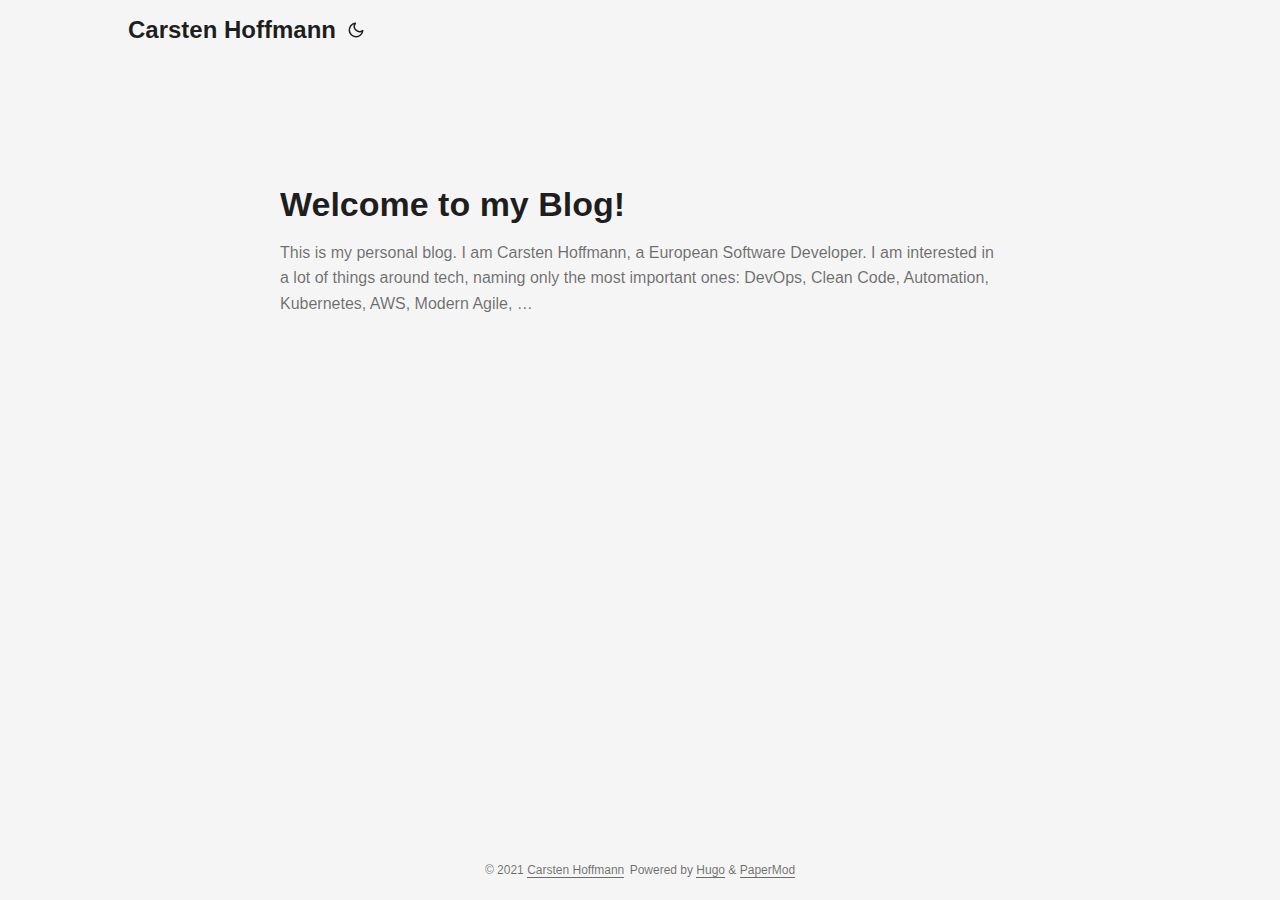
==== index.html @ edc10d78 "deploy: 2a40cf15205c2c51838c6e32079059087ed5a228" ====
<!doctype html><html lang=en dir=auto><head><meta charset=utf-8><meta http-equiv=x-ua-compatible content="IE=edge"><meta name=viewport content="width=device-width,initial-scale=1,shrink-to-fit=no"><meta name=robots content="index, follow"><title>Carsten Hoffmann</title><meta name=description content="My personal website and blog - Carsten Hoffmann"><meta name=author content="Carsten Hoffmann"><link rel=canonical href=http://example.org/><link crossorigin=anonymous href=/assets/css/stylesheet.min.2d6dbfc6e0f8a1db1c9d082a76dc11d094328cf63f247bbc2421dfaa7f2bb170.css integrity="sha256-LW2/xuD4odscnQgqdtwR0JQyjPY/JHu8JCHfqn8rsXA=" rel="preload stylesheet" as=style><link rel=icon href=http://example.org/favicon.ico><link rel=icon type=image/png sizes=16x16 href=http://example.org/favicon-16x16.png><link rel=icon type=image/png sizes=32x32 href=http://example.org/favicon-32x32.png><link rel=apple-touch-icon href=http://example.org/apple-touch-icon.png><link rel=mask-icon href=http://example.org/safari-pinned-tab.svg><meta name=theme-color content="#2e2e33"><meta name=msapplication-TileColor content="#2e2e33"><meta name=generator content="Hugo 0.83.0"><link rel=alternate type=application/rss+xml href=http://example.org/index.xml><meta property="og:title" content="Carsten Hoffmann"><meta property="og:description" content="My personal website and blog - Carsten Hoffmann"><meta property="og:type" content="website"><meta property="og:url" content="http://example.org/"><meta name=twitter:card content="summary"><meta name=twitter:title content="Carsten Hoffmann"><meta name=twitter:description content="My personal website and blog - Carsten Hoffmann"><script type=application/ld+json>{"@context":"https://schema.org","@type":"Organization","name":"Carsten Hoffmann","url":"http://example.org/","description":"My personal website and blog - Carsten Hoffmann","thumbnailUrl":"http://example.org/favicon.ico","sameAs":[]}</script></head><body class=list id=top><script>localStorage.getItem("pref-theme")==="dark"?document.body.classList.add('dark'):localStorage.getItem("pref-theme")==="light"?document.body.classList.remove('dark'):window.matchMedia('(prefers-color-scheme: dark)').matches&&document.body.classList.add('dark')</script><noscript><style type=text/css>#theme-toggle,.top-link{display:none}</style><style>@media(prefers-color-scheme:dark){:root{--theme:#1d1e20;--entry:#2e2e33;--primary:rgba(255, 255, 255, 0.84);--secondary:rgba(255, 255, 255, 0.56);--tertiary:rgba(255, 255, 255, 0.16);--content:rgba(255, 255, 255, 0.74);--hljs-bg:#2e2e33;--code-bg:#37383e;--border:#333}.list{background:var(--theme)}.list:not(.dark)::-webkit-scrollbar-track{background:0 0}.list:not(.dark)::-webkit-scrollbar-thumb{border-color:var(--theme)}}</style></noscript><header class=header><nav class=nav><div class=logo><a href=http://example.org/ accesskey=h title="Carsten Hoffmann (Alt + H)">Carsten Hoffmann</a>
<span class=logo-switches><button id=theme-toggle accesskey=t title="(Alt + T)"><svg id="moon" xmlns="http://www.w3.org/2000/svg" width="24" height="24" viewBox="0 0 24 24" fill="none" stroke="currentcolor" stroke-width="2" stroke-linecap="round" stroke-linejoin="round"><path d="M21 12.79A9 9 0 1111.21 3 7 7 0 0021 12.79z"/></svg><svg id="sun" xmlns="http://www.w3.org/2000/svg" width="24" height="24" viewBox="0 0 24 24" fill="none" stroke="currentcolor" stroke-width="2" stroke-linecap="round" stroke-linejoin="round"><circle cx="12" cy="12" r="5"/><line x1="12" y1="1" x2="12" y2="3"/><line x1="12" y1="21" x2="12" y2="23"/><line x1="4.22" y1="4.22" x2="5.64" y2="5.64"/><line x1="18.36" y1="18.36" x2="19.78" y2="19.78"/><line x1="1" y1="12" x2="3" y2="12"/><line x1="21" y1="12" x2="23" y2="12"/><line x1="4.22" y1="19.78" x2="5.64" y2="18.36"/><line x1="18.36" y1="5.64" x2="19.78" y2="4.22"/></svg></button></span></div><ul id=menu></ul></nav></header><main class=main><article class="first-entry home-info"><header class=entry-header><h1>Welcome to my Blog!</h1></header><section class=entry-content><p>This is my personal blog. I am Carsten Hoffmann, a European Software Developer. I am interested in a lot of things around tech, naming only the most important ones: DevOps, Clean Code, Automation, Kubernetes, AWS, Modern Agile, &mldr;</p></section><footer class=entry-footer><div class=social-icons></div></footer></article></main><footer class=footer><span>&copy; 2021 <a href=http://example.org/>Carsten Hoffmann</a></span>
<span>Powered by
<a href=https://gohugo.io/ rel="noopener noreferrer" target=_blank>Hugo</a> &
        <a href=https://git.io/hugopapermod rel=noopener target=_blank>PaperMod</a></span></footer><a href=#top aria-label="go to top" title="Go to Top (Alt + G)"><button class=top-link id=top-link type=button accesskey=g><svg xmlns="http://www.w3.org/2000/svg" viewBox="0 0 12 6" fill="currentcolor"><path d="M12 6H0l6-6z"/></svg></button></a>
<script>let menu=document.getElementById('menu');menu.scrollLeft=localStorage.getItem("menu-scroll-position"),menu.onscroll=function(){localStorage.setItem("menu-scroll-position",menu.scrollLeft)},document.querySelectorAll('a[href^="#"]').forEach(a=>{a.addEventListener("click",function(b){b.preventDefault();var a=this.getAttribute("href").substr(1);window.matchMedia('(prefers-reduced-motion: reduce)').matches?document.querySelector(`[id='${decodeURIComponent(a)}']`).scrollIntoView():document.querySelector(`[id='${decodeURIComponent(a)}']`).scrollIntoView({behavior:"smooth"}),a==="top"?history.replaceState(null,null," "):history.pushState(null,null,`#${a}`)})})</script><script>var mybutton=document.getElementById("top-link");window.onscroll=function(){document.body.scrollTop>800||document.documentElement.scrollTop>800?(mybutton.style.visibility="visible",mybutton.style.opacity="1"):(mybutton.style.visibility="hidden",mybutton.style.opacity="0")}</script><script>document.getElementById("theme-toggle").addEventListener("click",()=>{document.body.className.includes("dark")?(document.body.classList.remove('dark'),localStorage.setItem("pref-theme",'light')):(document.body.classList.add('dark'),localStorage.setItem("pref-theme",'dark'))})</script></body></html>
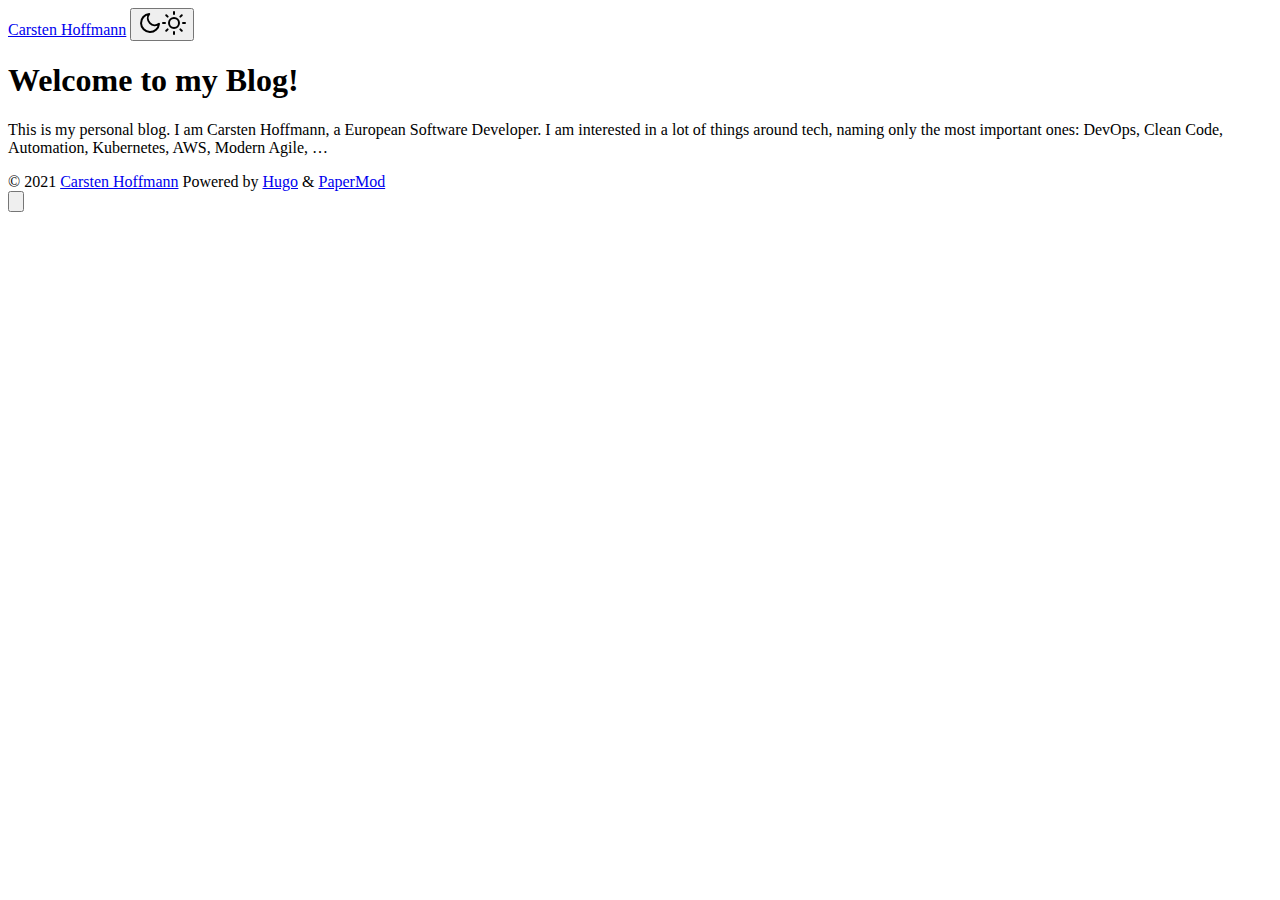
==== commit b2ac843e: "deploy: fe162db9bc24c328604462357a4ae1ff7510e4a5" ====
--- a/index.html
+++ b/index.html
@@ -1,5 +1,5 @@
-<!doctype html><html lang=en dir=auto><head><meta charset=utf-8><meta http-equiv=x-ua-compatible content="IE=edge"><meta name=viewport content="width=device-width,initial-scale=1,shrink-to-fit=no"><meta name=robots content="index, follow"><title>Carsten Hoffmann</title><meta name=description content="My personal website and blog - Carsten Hoffmann"><meta name=author content="Carsten Hoffmann"><link rel=canonical href=http://example.org/><link crossorigin=anonymous href=/assets/css/stylesheet.min.2d6dbfc6e0f8a1db1c9d082a76dc11d094328cf63f247bbc2421dfaa7f2bb170.css integrity="sha256-LW2/xuD4odscnQgqdtwR0JQyjPY/JHu8JCHfqn8rsXA=" rel="preload stylesheet" as=style><link rel=icon href=http://example.org/favicon.ico><link rel=icon type=image/png sizes=16x16 href=http://example.org/favicon-16x16.png><link rel=icon type=image/png sizes=32x32 href=http://example.org/favicon-32x32.png><link rel=apple-touch-icon href=http://example.org/apple-touch-icon.png><link rel=mask-icon href=http://example.org/safari-pinned-tab.svg><meta name=theme-color content="#2e2e33"><meta name=msapplication-TileColor content="#2e2e33"><meta name=generator content="Hugo 0.83.0"><link rel=alternate type=application/rss+xml href=http://example.org/index.xml><meta property="og:title" content="Carsten Hoffmann"><meta property="og:description" content="My personal website and blog - Carsten Hoffmann"><meta property="og:type" content="website"><meta property="og:url" content="http://example.org/"><meta name=twitter:card content="summary"><meta name=twitter:title content="Carsten Hoffmann"><meta name=twitter:description content="My personal website and blog - Carsten Hoffmann"><script type=application/ld+json>{"@context":"https://schema.org","@type":"Organization","name":"Carsten Hoffmann","url":"http://example.org/","description":"My personal website and blog - Carsten Hoffmann","thumbnailUrl":"http://example.org/favicon.ico","sameAs":[]}</script></head><body class=list id=top><script>localStorage.getItem("pref-theme")==="dark"?document.body.classList.add('dark'):localStorage.getItem("pref-theme")==="light"?document.body.classList.remove('dark'):window.matchMedia('(prefers-color-scheme: dark)').matches&&document.body.classList.add('dark')</script><noscript><style type=text/css>#theme-toggle,.top-link{display:none}</style><style>@media(prefers-color-scheme:dark){:root{--theme:#1d1e20;--entry:#2e2e33;--primary:rgba(255, 255, 255, 0.84);--secondary:rgba(255, 255, 255, 0.56);--tertiary:rgba(255, 255, 255, 0.16);--content:rgba(255, 255, 255, 0.74);--hljs-bg:#2e2e33;--code-bg:#37383e;--border:#333}.list{background:var(--theme)}.list:not(.dark)::-webkit-scrollbar-track{background:0 0}.list:not(.dark)::-webkit-scrollbar-thumb{border-color:var(--theme)}}</style></noscript><header class=header><nav class=nav><div class=logo><a href=http://example.org/ accesskey=h title="Carsten Hoffmann (Alt + H)">Carsten Hoffmann</a>
-<span class=logo-switches><button id=theme-toggle accesskey=t title="(Alt + T)"><svg id="moon" xmlns="http://www.w3.org/2000/svg" width="24" height="24" viewBox="0 0 24 24" fill="none" stroke="currentcolor" stroke-width="2" stroke-linecap="round" stroke-linejoin="round"><path d="M21 12.79A9 9 0 1111.21 3 7 7 0 0021 12.79z"/></svg><svg id="sun" xmlns="http://www.w3.org/2000/svg" width="24" height="24" viewBox="0 0 24 24" fill="none" stroke="currentcolor" stroke-width="2" stroke-linecap="round" stroke-linejoin="round"><circle cx="12" cy="12" r="5"/><line x1="12" y1="1" x2="12" y2="3"/><line x1="12" y1="21" x2="12" y2="23"/><line x1="4.22" y1="4.22" x2="5.64" y2="5.64"/><line x1="18.36" y1="18.36" x2="19.78" y2="19.78"/><line x1="1" y1="12" x2="3" y2="12"/><line x1="21" y1="12" x2="23" y2="12"/><line x1="4.22" y1="19.78" x2="5.64" y2="18.36"/><line x1="18.36" y1="5.64" x2="19.78" y2="4.22"/></svg></button></span></div><ul id=menu></ul></nav></header><main class=main><article class="first-entry home-info"><header class=entry-header><h1>Welcome to my Blog!</h1></header><section class=entry-content><p>This is my personal blog. I am Carsten Hoffmann, a European Software Developer. I am interested in a lot of things around tech, naming only the most important ones: DevOps, Clean Code, Automation, Kubernetes, AWS, Modern Agile, &mldr;</p></section><footer class=entry-footer><div class=social-icons></div></footer></article></main><footer class=footer><span>&copy; 2021 <a href=http://example.org/>Carsten Hoffmann</a></span>
+<!doctype html><html lang=en dir=auto><head><meta charset=utf-8><meta http-equiv=x-ua-compatible content="IE=edge"><meta name=viewport content="width=device-width,initial-scale=1,shrink-to-fit=no"><meta name=robots content="index, follow"><title>Carsten Hoffmann</title><meta name=description content="My personal website and blog - Carsten Hoffmann"><meta name=author content="Carsten Hoffmann"><link rel=canonical href=https://morl99.github.io/morl99/><link crossorigin=anonymous href=/morl99/assets/css/stylesheet.min.2d6dbfc6e0f8a1db1c9d082a76dc11d094328cf63f247bbc2421dfaa7f2bb170.css integrity="sha256-LW2/xuD4odscnQgqdtwR0JQyjPY/JHu8JCHfqn8rsXA=" rel="preload stylesheet" as=style><link rel=icon href=https://morl99.github.io/morl99/favicon.ico><link rel=icon type=image/png sizes=16x16 href=https://morl99.github.io/morl99/favicon-16x16.png><link rel=icon type=image/png sizes=32x32 href=https://morl99.github.io/morl99/favicon-32x32.png><link rel=apple-touch-icon href=https://morl99.github.io/morl99/apple-touch-icon.png><link rel=mask-icon href=https://morl99.github.io/morl99/safari-pinned-tab.svg><meta name=theme-color content="#2e2e33"><meta name=msapplication-TileColor content="#2e2e33"><meta name=generator content="Hugo 0.83.0"><link rel=alternate type=application/rss+xml href=https://morl99.github.io/morl99/index.xml><meta property="og:title" content="Carsten Hoffmann"><meta property="og:description" content="My personal website and blog - Carsten Hoffmann"><meta property="og:type" content="website"><meta property="og:url" content="https://morl99.github.io/morl99/"><meta name=twitter:card content="summary"><meta name=twitter:title content="Carsten Hoffmann"><meta name=twitter:description content="My personal website and blog - Carsten Hoffmann"><script type=application/ld+json>{"@context":"https://schema.org","@type":"Organization","name":"Carsten Hoffmann","url":"https://morl99.github.io/morl99/","description":"My personal website and blog - Carsten Hoffmann","thumbnailUrl":"https://morl99.github.io/morl99/favicon.ico","sameAs":[]}</script></head><body class=list id=top><script>localStorage.getItem("pref-theme")==="dark"?document.body.classList.add('dark'):localStorage.getItem("pref-theme")==="light"?document.body.classList.remove('dark'):window.matchMedia('(prefers-color-scheme: dark)').matches&&document.body.classList.add('dark')</script><noscript><style type=text/css>#theme-toggle,.top-link{display:none}</style><style>@media(prefers-color-scheme:dark){:root{--theme:#1d1e20;--entry:#2e2e33;--primary:rgba(255, 255, 255, 0.84);--secondary:rgba(255, 255, 255, 0.56);--tertiary:rgba(255, 255, 255, 0.16);--content:rgba(255, 255, 255, 0.74);--hljs-bg:#2e2e33;--code-bg:#37383e;--border:#333}.list{background:var(--theme)}.list:not(.dark)::-webkit-scrollbar-track{background:0 0}.list:not(.dark)::-webkit-scrollbar-thumb{border-color:var(--theme)}}</style></noscript><header class=header><nav class=nav><div class=logo><a href=https://morl99.github.io/morl99/ accesskey=h title="Carsten Hoffmann (Alt + H)">Carsten Hoffmann</a>
+<span class=logo-switches><button id=theme-toggle accesskey=t title="(Alt + T)"><svg id="moon" xmlns="http://www.w3.org/2000/svg" width="24" height="24" viewBox="0 0 24 24" fill="none" stroke="currentcolor" stroke-width="2" stroke-linecap="round" stroke-linejoin="round"><path d="M21 12.79A9 9 0 1111.21 3 7 7 0 0021 12.79z"/></svg><svg id="sun" xmlns="http://www.w3.org/2000/svg" width="24" height="24" viewBox="0 0 24 24" fill="none" stroke="currentcolor" stroke-width="2" stroke-linecap="round" stroke-linejoin="round"><circle cx="12" cy="12" r="5"/><line x1="12" y1="1" x2="12" y2="3"/><line x1="12" y1="21" x2="12" y2="23"/><line x1="4.22" y1="4.22" x2="5.64" y2="5.64"/><line x1="18.36" y1="18.36" x2="19.78" y2="19.78"/><line x1="1" y1="12" x2="3" y2="12"/><line x1="21" y1="12" x2="23" y2="12"/><line x1="4.22" y1="19.78" x2="5.64" y2="18.36"/><line x1="18.36" y1="5.64" x2="19.78" y2="4.22"/></svg></button></span></div><ul id=menu></ul></nav></header><main class=main><article class="first-entry home-info"><header class=entry-header><h1>Welcome to my Blog!</h1></header><section class=entry-content><p>This is my personal blog. I am Carsten Hoffmann, a European Software Developer. I am interested in a lot of things around tech, naming only the most important ones: DevOps, Clean Code, Automation, Kubernetes, AWS, Modern Agile, &mldr;</p></section><footer class=entry-footer><div class=social-icons></div></footer></article></main><footer class=footer><span>&copy; 2021 <a href=https://morl99.github.io/morl99/>Carsten Hoffmann</a></span>
 <span>Powered by
 <a href=https://gohugo.io/ rel="noopener noreferrer" target=_blank>Hugo</a> &
         <a href=https://git.io/hugopapermod rel=noopener target=_blank>PaperMod</a></span></footer><a href=#top aria-label="go to top" title="Go to Top (Alt + G)"><button class=top-link id=top-link type=button accesskey=g><svg xmlns="http://www.w3.org/2000/svg" viewBox="0 0 12 6" fill="currentcolor"><path d="M12 6H0l6-6z"/></svg></button></a>
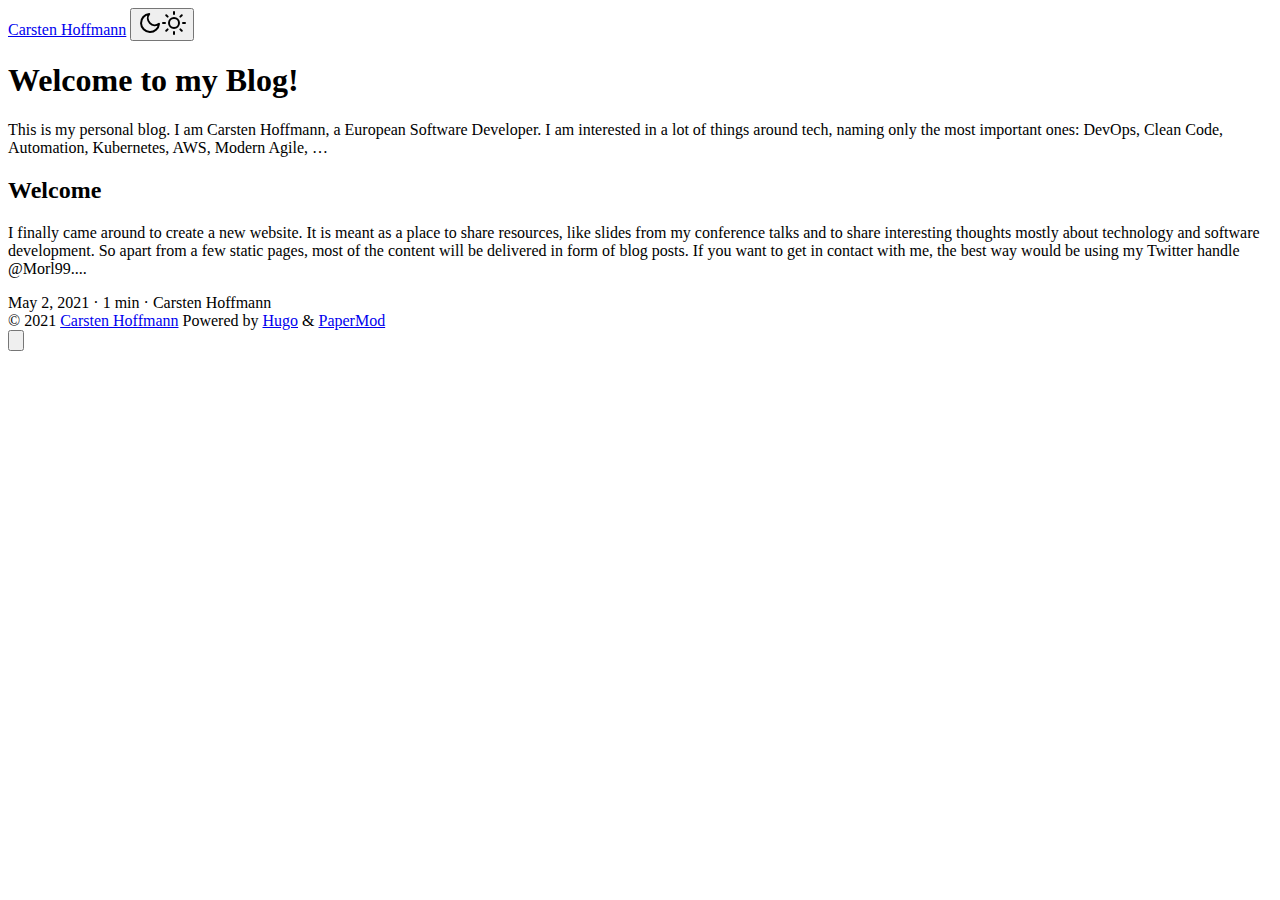
==== commit 80aa96f5: "deploy: e54def0cfb72a96dba13d73ec42871792bb710af" ====
--- a/index.html
+++ b/index.html
@@ -1,5 +1,5 @@
 <!doctype html><html lang=en dir=auto><head><meta charset=utf-8><meta http-equiv=x-ua-compatible content="IE=edge"><meta name=viewport content="width=device-width,initial-scale=1,shrink-to-fit=no"><meta name=robots content="index, follow"><title>Carsten Hoffmann</title><meta name=description content="My personal website and blog - Carsten Hoffmann"><meta name=author content="Carsten Hoffmann"><link rel=canonical href=https://morl99.github.io/morl99/><link crossorigin=anonymous href=/morl99/assets/css/stylesheet.min.2d6dbfc6e0f8a1db1c9d082a76dc11d094328cf63f247bbc2421dfaa7f2bb170.css integrity="sha256-LW2/xuD4odscnQgqdtwR0JQyjPY/JHu8JCHfqn8rsXA=" rel="preload stylesheet" as=style><link rel=icon href=https://morl99.github.io/morl99/favicon.ico><link rel=icon type=image/png sizes=16x16 href=https://morl99.github.io/morl99/favicon-16x16.png><link rel=icon type=image/png sizes=32x32 href=https://morl99.github.io/morl99/favicon-32x32.png><link rel=apple-touch-icon href=https://morl99.github.io/morl99/apple-touch-icon.png><link rel=mask-icon href=https://morl99.github.io/morl99/safari-pinned-tab.svg><meta name=theme-color content="#2e2e33"><meta name=msapplication-TileColor content="#2e2e33"><meta name=generator content="Hugo 0.83.0"><link rel=alternate type=application/rss+xml href=https://morl99.github.io/morl99/index.xml><meta property="og:title" content="Carsten Hoffmann"><meta property="og:description" content="My personal website and blog - Carsten Hoffmann"><meta property="og:type" content="website"><meta property="og:url" content="https://morl99.github.io/morl99/"><meta name=twitter:card content="summary"><meta name=twitter:title content="Carsten Hoffmann"><meta name=twitter:description content="My personal website and blog - Carsten Hoffmann"><script type=application/ld+json>{"@context":"https://schema.org","@type":"Organization","name":"Carsten Hoffmann","url":"https://morl99.github.io/morl99/","description":"My personal website and blog - Carsten Hoffmann","thumbnailUrl":"https://morl99.github.io/morl99/favicon.ico","sameAs":[]}</script></head><body class=list id=top><script>localStorage.getItem("pref-theme")==="dark"?document.body.classList.add('dark'):localStorage.getItem("pref-theme")==="light"?document.body.classList.remove('dark'):window.matchMedia('(prefers-color-scheme: dark)').matches&&document.body.classList.add('dark')</script><noscript><style type=text/css>#theme-toggle,.top-link{display:none}</style><style>@media(prefers-color-scheme:dark){:root{--theme:#1d1e20;--entry:#2e2e33;--primary:rgba(255, 255, 255, 0.84);--secondary:rgba(255, 255, 255, 0.56);--tertiary:rgba(255, 255, 255, 0.16);--content:rgba(255, 255, 255, 0.74);--hljs-bg:#2e2e33;--code-bg:#37383e;--border:#333}.list{background:var(--theme)}.list:not(.dark)::-webkit-scrollbar-track{background:0 0}.list:not(.dark)::-webkit-scrollbar-thumb{border-color:var(--theme)}}</style></noscript><header class=header><nav class=nav><div class=logo><a href=https://morl99.github.io/morl99/ accesskey=h title="Carsten Hoffmann (Alt + H)">Carsten Hoffmann</a>
-<span class=logo-switches><button id=theme-toggle accesskey=t title="(Alt + T)"><svg id="moon" xmlns="http://www.w3.org/2000/svg" width="24" height="24" viewBox="0 0 24 24" fill="none" stroke="currentcolor" stroke-width="2" stroke-linecap="round" stroke-linejoin="round"><path d="M21 12.79A9 9 0 1111.21 3 7 7 0 0021 12.79z"/></svg><svg id="sun" xmlns="http://www.w3.org/2000/svg" width="24" height="24" viewBox="0 0 24 24" fill="none" stroke="currentcolor" stroke-width="2" stroke-linecap="round" stroke-linejoin="round"><circle cx="12" cy="12" r="5"/><line x1="12" y1="1" x2="12" y2="3"/><line x1="12" y1="21" x2="12" y2="23"/><line x1="4.22" y1="4.22" x2="5.64" y2="5.64"/><line x1="18.36" y1="18.36" x2="19.78" y2="19.78"/><line x1="1" y1="12" x2="3" y2="12"/><line x1="21" y1="12" x2="23" y2="12"/><line x1="4.22" y1="19.78" x2="5.64" y2="18.36"/><line x1="18.36" y1="5.64" x2="19.78" y2="4.22"/></svg></button></span></div><ul id=menu></ul></nav></header><main class=main><article class="first-entry home-info"><header class=entry-header><h1>Welcome to my Blog!</h1></header><section class=entry-content><p>This is my personal blog. I am Carsten Hoffmann, a European Software Developer. I am interested in a lot of things around tech, naming only the most important ones: DevOps, Clean Code, Automation, Kubernetes, AWS, Modern Agile, &mldr;</p></section><footer class=entry-footer><div class=social-icons></div></footer></article></main><footer class=footer><span>&copy; 2021 <a href=https://morl99.github.io/morl99/>Carsten Hoffmann</a></span>
+<span class=logo-switches><button id=theme-toggle accesskey=t title="(Alt + T)"><svg id="moon" xmlns="http://www.w3.org/2000/svg" width="24" height="24" viewBox="0 0 24 24" fill="none" stroke="currentcolor" stroke-width="2" stroke-linecap="round" stroke-linejoin="round"><path d="M21 12.79A9 9 0 1111.21 3 7 7 0 0021 12.79z"/></svg><svg id="sun" xmlns="http://www.w3.org/2000/svg" width="24" height="24" viewBox="0 0 24 24" fill="none" stroke="currentcolor" stroke-width="2" stroke-linecap="round" stroke-linejoin="round"><circle cx="12" cy="12" r="5"/><line x1="12" y1="1" x2="12" y2="3"/><line x1="12" y1="21" x2="12" y2="23"/><line x1="4.22" y1="4.22" x2="5.64" y2="5.64"/><line x1="18.36" y1="18.36" x2="19.78" y2="19.78"/><line x1="1" y1="12" x2="3" y2="12"/><line x1="21" y1="12" x2="23" y2="12"/><line x1="4.22" y1="19.78" x2="5.64" y2="18.36"/><line x1="18.36" y1="5.64" x2="19.78" y2="4.22"/></svg></button></span></div><ul id=menu></ul></nav></header><main class=main><article class="first-entry home-info"><header class=entry-header><h1>Welcome to my Blog!</h1></header><section class=entry-content><p>This is my personal blog. I am Carsten Hoffmann, a European Software Developer. I am interested in a lot of things around tech, naming only the most important ones: DevOps, Clean Code, Automation, Kubernetes, AWS, Modern Agile, &mldr;</p></section><footer class=entry-footer><div class=social-icons></div></footer></article><article class=post-entry><header class=entry-header><h2>Welcome</h2></header><section class=entry-content><p>I finally came around to create a new website. It is meant as a place to share resources, like slides from my conference talks and to share interesting thoughts mostly about technology and software development. So apart from a few static pages, most of the content will be delivered in form of blog posts. If you want to get in contact with me, the best way would be using my Twitter handle @Morl99....</p></section><footer class=entry-footer>May 2, 2021&nbsp;·&nbsp;1 min&nbsp;·&nbsp;Carsten Hoffmann</footer><a class=entry-link aria-label="post link to Welcome" href=https://morl99.github.io/morl99/posts/welcome/></a></article></main><footer class=footer><span>&copy; 2021 <a href=https://morl99.github.io/morl99/>Carsten Hoffmann</a></span>
 <span>Powered by
 <a href=https://gohugo.io/ rel="noopener noreferrer" target=_blank>Hugo</a> &
         <a href=https://git.io/hugopapermod rel=noopener target=_blank>PaperMod</a></span></footer><a href=#top aria-label="go to top" title="Go to Top (Alt + G)"><button class=top-link id=top-link type=button accesskey=g><svg xmlns="http://www.w3.org/2000/svg" viewBox="0 0 12 6" fill="currentcolor"><path d="M12 6H0l6-6z"/></svg></button></a>
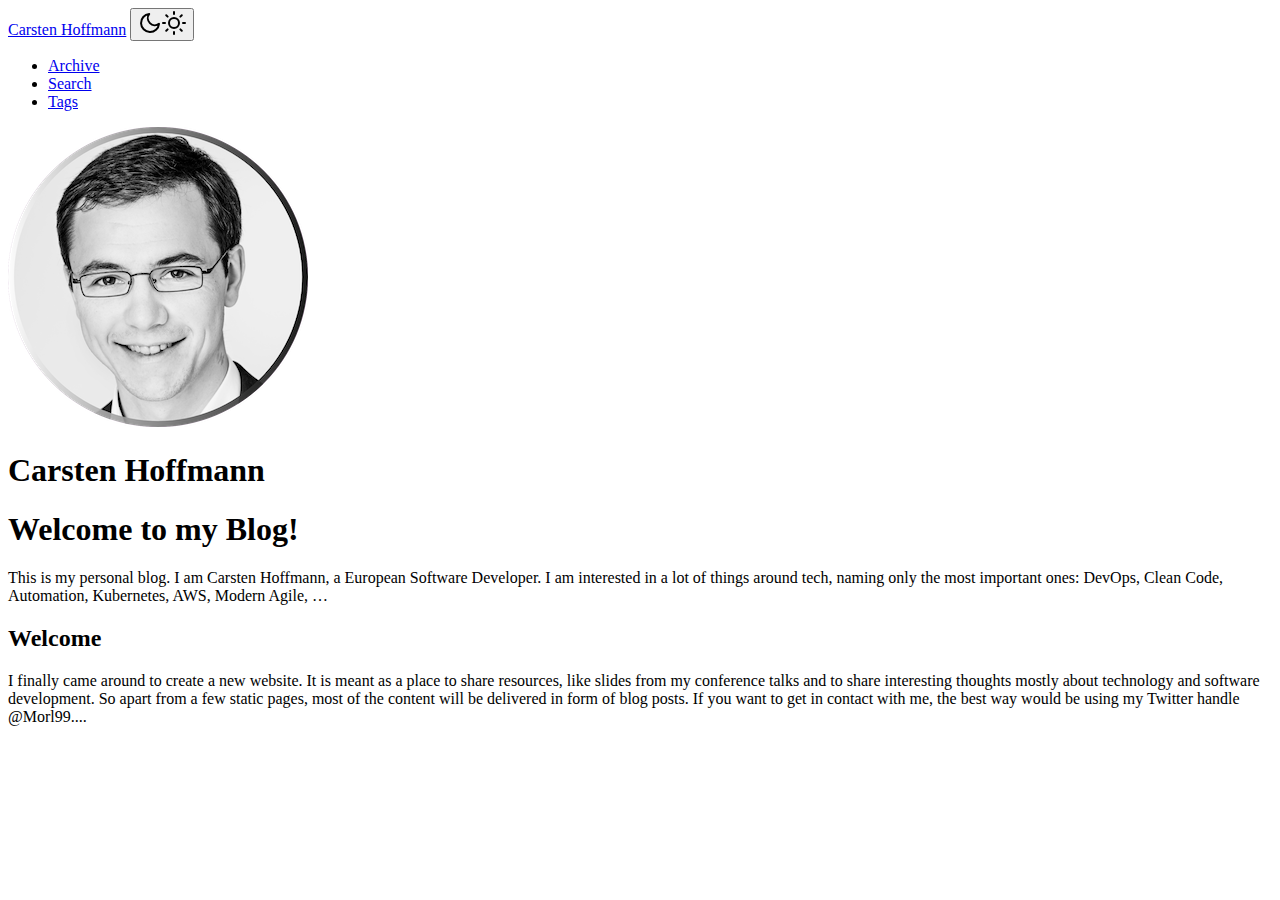
==== commit a8b5c495: "deploy: a3ff648db25c80700f22eefb04336511f3a6c8ed" ====
--- a/index.html
+++ b/index.html
@@ -1,6 +1,2 @@
-<!doctype html><html lang=en dir=auto><head><meta charset=utf-8><meta http-equiv=x-ua-compatible content="IE=edge"><meta name=viewport content="width=device-width,initial-scale=1,shrink-to-fit=no"><meta name=robots content="index, follow"><title>Carsten Hoffmann</title><meta name=description content="My personal website and blog - Carsten Hoffmann"><meta name=author content="Carsten Hoffmann"><link rel=canonical href=https://morl99.github.io/morl99/><link crossorigin=anonymous href=/morl99/assets/css/stylesheet.min.2d6dbfc6e0f8a1db1c9d082a76dc11d094328cf63f247bbc2421dfaa7f2bb170.css integrity="sha256-LW2/xuD4odscnQgqdtwR0JQyjPY/JHu8JCHfqn8rsXA=" rel="preload stylesheet" as=style><link rel=icon href=https://morl99.github.io/morl99/favicon.ico><link rel=icon type=image/png sizes=16x16 href=https://morl99.github.io/morl99/favicon-16x16.png><link rel=icon type=image/png sizes=32x32 href=https://morl99.github.io/morl99/favicon-32x32.png><link rel=apple-touch-icon href=https://morl99.github.io/morl99/apple-touch-icon.png><link rel=mask-icon href=https://morl99.github.io/morl99/safari-pinned-tab.svg><meta name=theme-color content="#2e2e33"><meta name=msapplication-TileColor content="#2e2e33"><meta name=generator content="Hugo 0.83.0"><link rel=alternate type=application/rss+xml href=https://morl99.github.io/morl99/index.xml><meta property="og:title" content="Carsten Hoffmann"><meta property="og:description" content="My personal website and blog - Carsten Hoffmann"><meta property="og:type" content="website"><meta property="og:url" content="https://morl99.github.io/morl99/"><meta name=twitter:card content="summary"><meta name=twitter:title content="Carsten Hoffmann"><meta name=twitter:description content="My personal website and blog - Carsten Hoffmann"><script type=application/ld+json>{"@context":"https://schema.org","@type":"Organization","name":"Carsten Hoffmann","url":"https://morl99.github.io/morl99/","description":"My personal website and blog - Carsten Hoffmann","thumbnailUrl":"https://morl99.github.io/morl99/favicon.ico","sameAs":[]}</script></head><body class=list id=top><script>localStorage.getItem("pref-theme")==="dark"?document.body.classList.add('dark'):localStorage.getItem("pref-theme")==="light"?document.body.classList.remove('dark'):window.matchMedia('(prefers-color-scheme: dark)').matches&&document.body.classList.add('dark')</script><noscript><style type=text/css>#theme-toggle,.top-link{display:none}</style><style>@media(prefers-color-scheme:dark){:root{--theme:#1d1e20;--entry:#2e2e33;--primary:rgba(255, 255, 255, 0.84);--secondary:rgba(255, 255, 255, 0.56);--tertiary:rgba(255, 255, 255, 0.16);--content:rgba(255, 255, 255, 0.74);--hljs-bg:#2e2e33;--code-bg:#37383e;--border:#333}.list{background:var(--theme)}.list:not(.dark)::-webkit-scrollbar-track{background:0 0}.list:not(.dark)::-webkit-scrollbar-thumb{border-color:var(--theme)}}</style></noscript><header class=header><nav class=nav><div class=logo><a href=https://morl99.github.io/morl99/ accesskey=h title="Carsten Hoffmann (Alt + H)">Carsten Hoffmann</a>
-<span class=logo-switches><button id=theme-toggle accesskey=t title="(Alt + T)"><svg id="moon" xmlns="http://www.w3.org/2000/svg" width="24" height="24" viewBox="0 0 24 24" fill="none" stroke="currentcolor" stroke-width="2" stroke-linecap="round" stroke-linejoin="round"><path d="M21 12.79A9 9 0 1111.21 3 7 7 0 0021 12.79z"/></svg><svg id="sun" xmlns="http://www.w3.org/2000/svg" width="24" height="24" viewBox="0 0 24 24" fill="none" stroke="currentcolor" stroke-width="2" stroke-linecap="round" stroke-linejoin="round"><circle cx="12" cy="12" r="5"/><line x1="12" y1="1" x2="12" y2="3"/><line x1="12" y1="21" x2="12" y2="23"/><line x1="4.22" y1="4.22" x2="5.64" y2="5.64"/><line x1="18.36" y1="18.36" x2="19.78" y2="19.78"/><line x1="1" y1="12" x2="3" y2="12"/><line x1="21" y1="12" x2="23" y2="12"/><line x1="4.22" y1="19.78" x2="5.64" y2="18.36"/><line x1="18.36" y1="5.64" x2="19.78" y2="4.22"/></svg></button></span></div><ul id=menu></ul></nav></header><main class=main><article class="first-entry home-info"><header class=entry-header><h1>Welcome to my Blog!</h1></header><section class=entry-content><p>This is my personal blog. I am Carsten Hoffmann, a European Software Developer. I am interested in a lot of things around tech, naming only the most important ones: DevOps, Clean Code, Automation, Kubernetes, AWS, Modern Agile, &mldr;</p></section><footer class=entry-footer><div class=social-icons></div></footer></article><article class=post-entry><header class=entry-header><h2>Welcome</h2></header><section class=entry-content><p>I finally came around to create a new website. It is meant as a place to share resources, like slides from my conference talks and to share interesting thoughts mostly about technology and software development. So apart from a few static pages, most of the content will be delivered in form of blog posts. If you want to get in contact with me, the best way would be using my Twitter handle @Morl99....</p></section><footer class=entry-footer>May 2, 2021&nbsp;·&nbsp;1 min&nbsp;·&nbsp;Carsten Hoffmann</footer><a class=entry-link aria-label="post link to Welcome" href=https://morl99.github.io/morl99/posts/welcome/></a></article></main><footer class=footer><span>&copy; 2021 <a href=https://morl99.github.io/morl99/>Carsten Hoffmann</a></span>
-<span>Powered by
-<a href=https://gohugo.io/ rel="noopener noreferrer" target=_blank>Hugo</a> &
-        <a href=https://git.io/hugopapermod rel=noopener target=_blank>PaperMod</a></span></footer><a href=#top aria-label="go to top" title="Go to Top (Alt + G)"><button class=top-link id=top-link type=button accesskey=g><svg xmlns="http://www.w3.org/2000/svg" viewBox="0 0 12 6" fill="currentcolor"><path d="M12 6H0l6-6z"/></svg></button></a>
-<script>let menu=document.getElementById('menu');menu.scrollLeft=localStorage.getItem("menu-scroll-position"),menu.onscroll=function(){localStorage.setItem("menu-scroll-position",menu.scrollLeft)},document.querySelectorAll('a[href^="#"]').forEach(a=>{a.addEventListener("click",function(b){b.preventDefault();var a=this.getAttribute("href").substr(1);window.matchMedia('(prefers-reduced-motion: reduce)').matches?document.querySelector(`[id='${decodeURIComponent(a)}']`).scrollIntoView():document.querySelector(`[id='${decodeURIComponent(a)}']`).scrollIntoView({behavior:"smooth"}),a==="top"?history.replaceState(null,null," "):history.pushState(null,null,`#${a}`)})})</script><script>var mybutton=document.getElementById("top-link");window.onscroll=function(){document.body.scrollTop>800||document.documentElement.scrollTop>800?(mybutton.style.visibility="visible",mybutton.style.opacity="1"):(mybutton.style.visibility="hidden",mybutton.style.opacity="0")}</script><script>document.getElementById("theme-toggle").addEventListener("click",()=>{document.body.className.includes("dark")?(document.body.classList.remove('dark'),localStorage.setItem("pref-theme",'light')):(document.body.classList.add('dark'),localStorage.setItem("pref-theme",'dark'))})</script></body></html>+<!doctype html><html lang=en dir=auto><head><meta name=generator content="Hugo 0.83.0"></head><body class=list id=top><script>localStorage.getItem("pref-theme")==="dark"?document.body.classList.add('dark'):localStorage.getItem("pref-theme")==="light"?document.body.classList.remove('dark'):window.matchMedia('(prefers-color-scheme: dark)').matches&&document.body.classList.add('dark')</script><noscript><style type=text/css>#theme-toggle,.top-link{display:none}</style><style>@media(prefers-color-scheme:dark){:root{--theme:#1d1e20;--entry:#2e2e33;--primary:rgba(255, 255, 255, 0.84);--secondary:rgba(255, 255, 255, 0.56);--tertiary:rgba(255, 255, 255, 0.16);--content:rgba(255, 255, 255, 0.74);--hljs-bg:#2e2e33;--code-bg:#37383e;--border:#333}.list{background:var(--theme)}.list:not(.dark)::-webkit-scrollbar-track{background:0 0}.list:not(.dark)::-webkit-scrollbar-thumb{border-color:var(--theme)}}</style></noscript><header class=header><nav class=nav><div class=logo><a href=https://morl99.github.io/morl99/ accesskey=h title="Carsten Hoffmann (Alt + H)">Carsten Hoffmann</a>
+<span class=logo-switches><button id=theme-toggle accesskey=t title="(Alt + T)"><svg id="moon" xmlns="http://www.w3.org/2000/svg" width="24" height="24" viewBox="0 0 24 24" fill="none" stroke="currentcolor" stroke-width="2" stroke-linecap="round" stroke-linejoin="round"><path d="M21 12.79A9 9 0 1111.21 3 7 7 0 0021 12.79z"/></svg><svg id="sun" xmlns="http://www.w3.org/2000/svg" width="24" height="24" viewBox="0 0 24 24" fill="none" stroke="currentcolor" stroke-width="2" stroke-linecap="round" stroke-linejoin="round"><circle cx="12" cy="12" r="5"/><line x1="12" y1="1" x2="12" y2="3"/><line x1="12" y1="21" x2="12" y2="23"/><line x1="4.22" y1="4.22" x2="5.64" y2="5.64"/><line x1="18.36" y1="18.36" x2="19.78" y2="19.78"/><line x1="1" y1="12" x2="3" y2="12"/><line x1="21" y1="12" x2="23" y2="12"/><line x1="4.22" y1="19.78" x2="5.64" y2="18.36"/><line x1="18.36" y1="5.64" x2="19.78" y2="4.22"/></svg></button></span></div><ul id=menu><li><a href=https://morl99.github.io/morl99/archives title=Archive><span>Archive</span></a></li><li><a href=https://morl99.github.io/morl99/search/ title="Search (Alt + /)" accesskey=/><span>Search</span></a></li><li><a href=https://morl99.github.io/morl99/tags/ title=Tags><span>Tags</span></a></li></ul></nav></header><main class=main><div class=profile><div class=profile_inner><img src=profile.png alt="Carsten Hoffmann" height=300px width=300px><h1>Carsten Hoffmann</h1><span></span></div></div><article class="first-entry home-info"><header class=entry-header><h1>Welcome to my Blog!</h1></header><section class=entry-content><p>This is my personal blog. I am Carsten Hoffmann, a European Software Developer. I am interested in a lot of things around tech, naming only the most important ones: DevOps, Clean Code, Automation, Kubernetes, AWS, Modern Agile, &mldr;</p></section></article><article class=post-entry><header class=entry-header><h2>Welcome</h2></header><section class=entry-content><p>I finally came around to create a new website. It is meant as a place to share resources, like slides from my conference talks and to share interesting thoughts mostly about technology and software development. So apart from a few static pages, most of the content will be delivered in form of blog posts. If you want to get in contact with me, the best way would be using my Twitter handle @Morl99....</p></section><footer class=entry-footer></footer><a class=entry-link aria-label="post link to Welcome" href=https://morl99.github.io/morl99/posts/welcome/></a></article></main></body></html>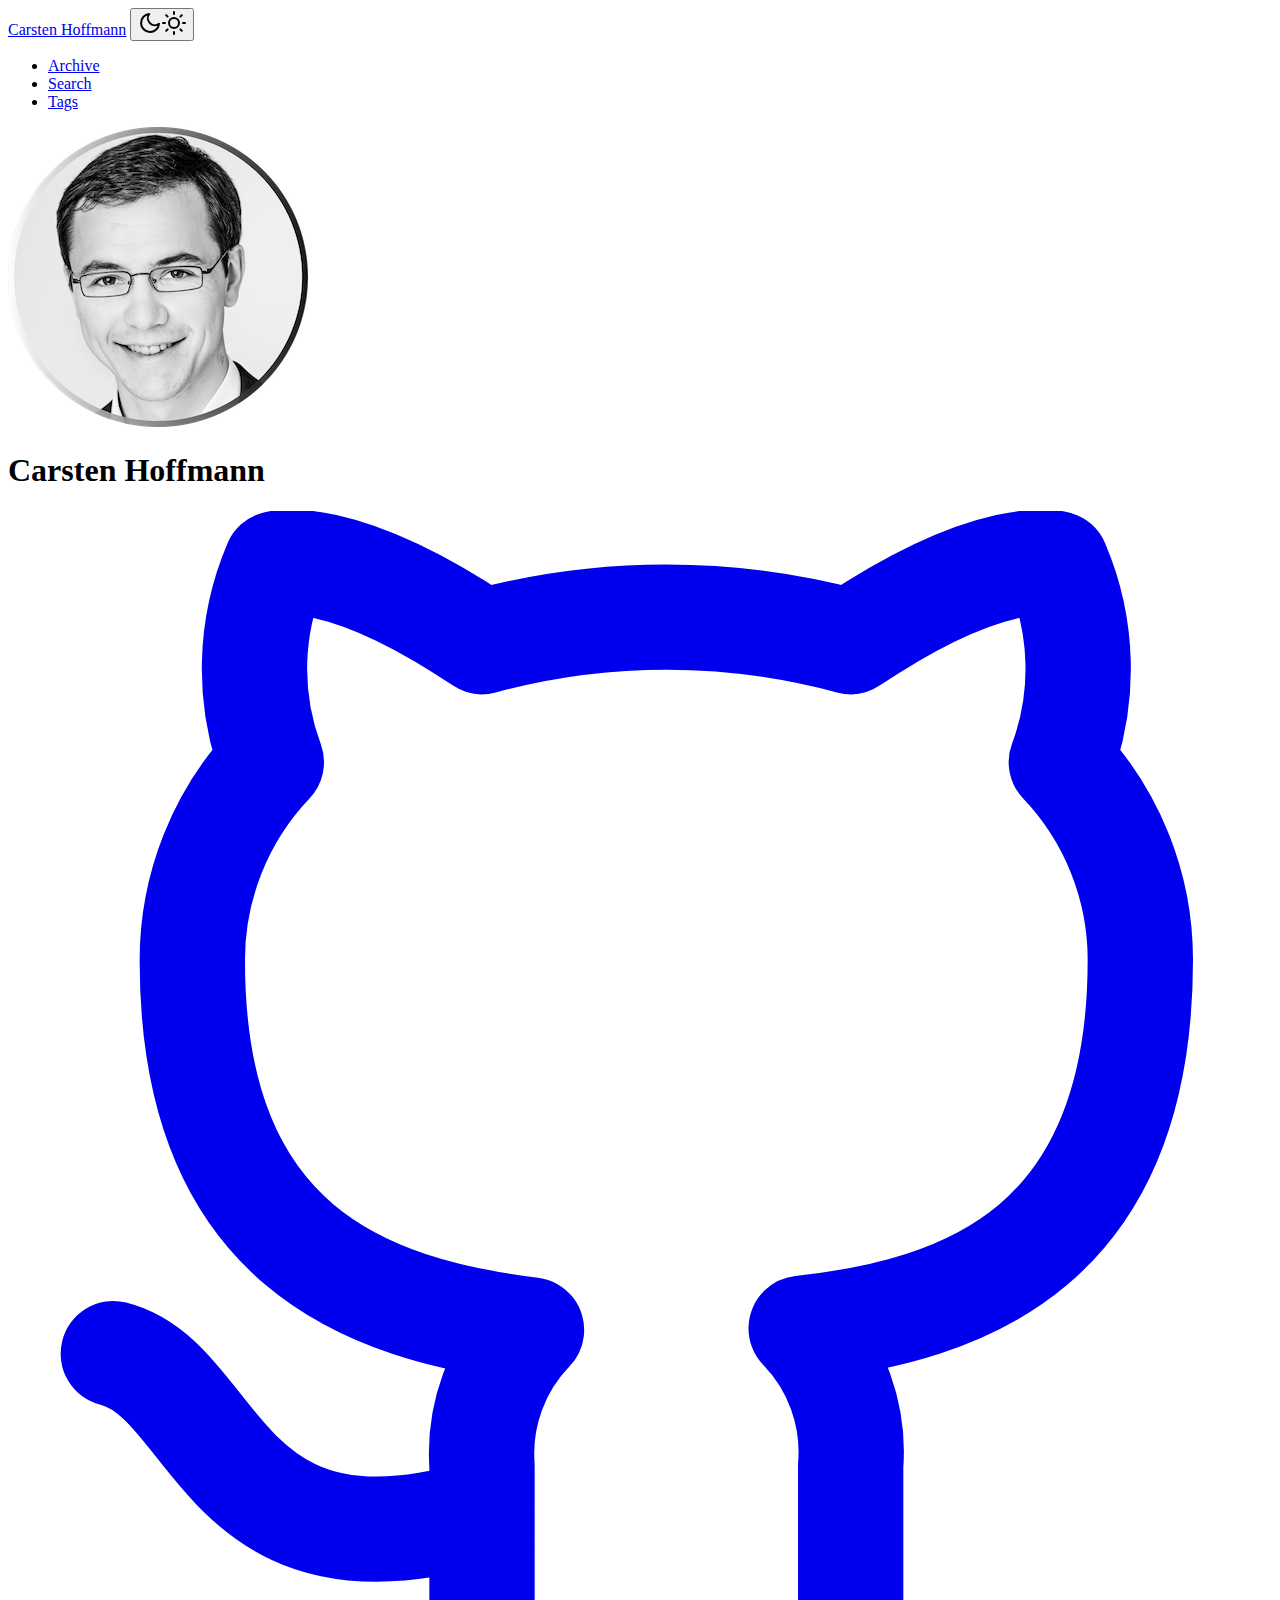
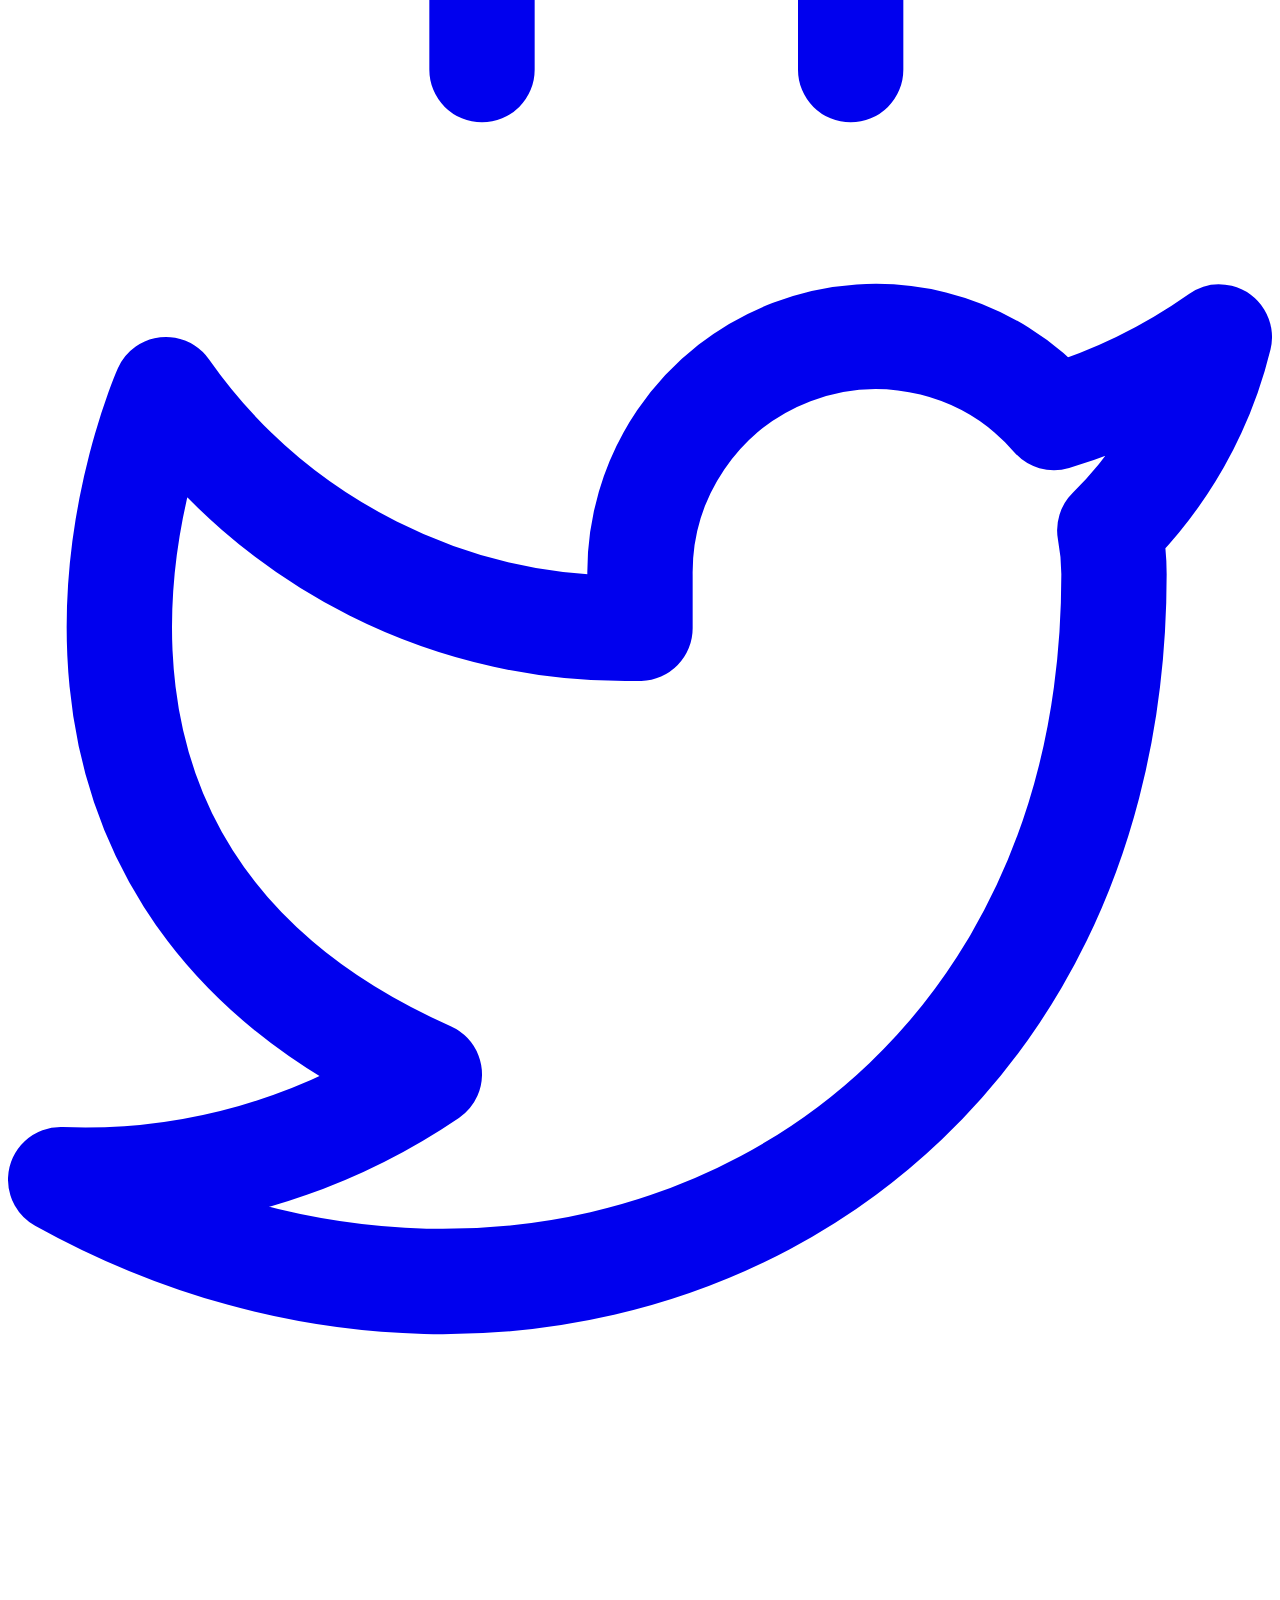
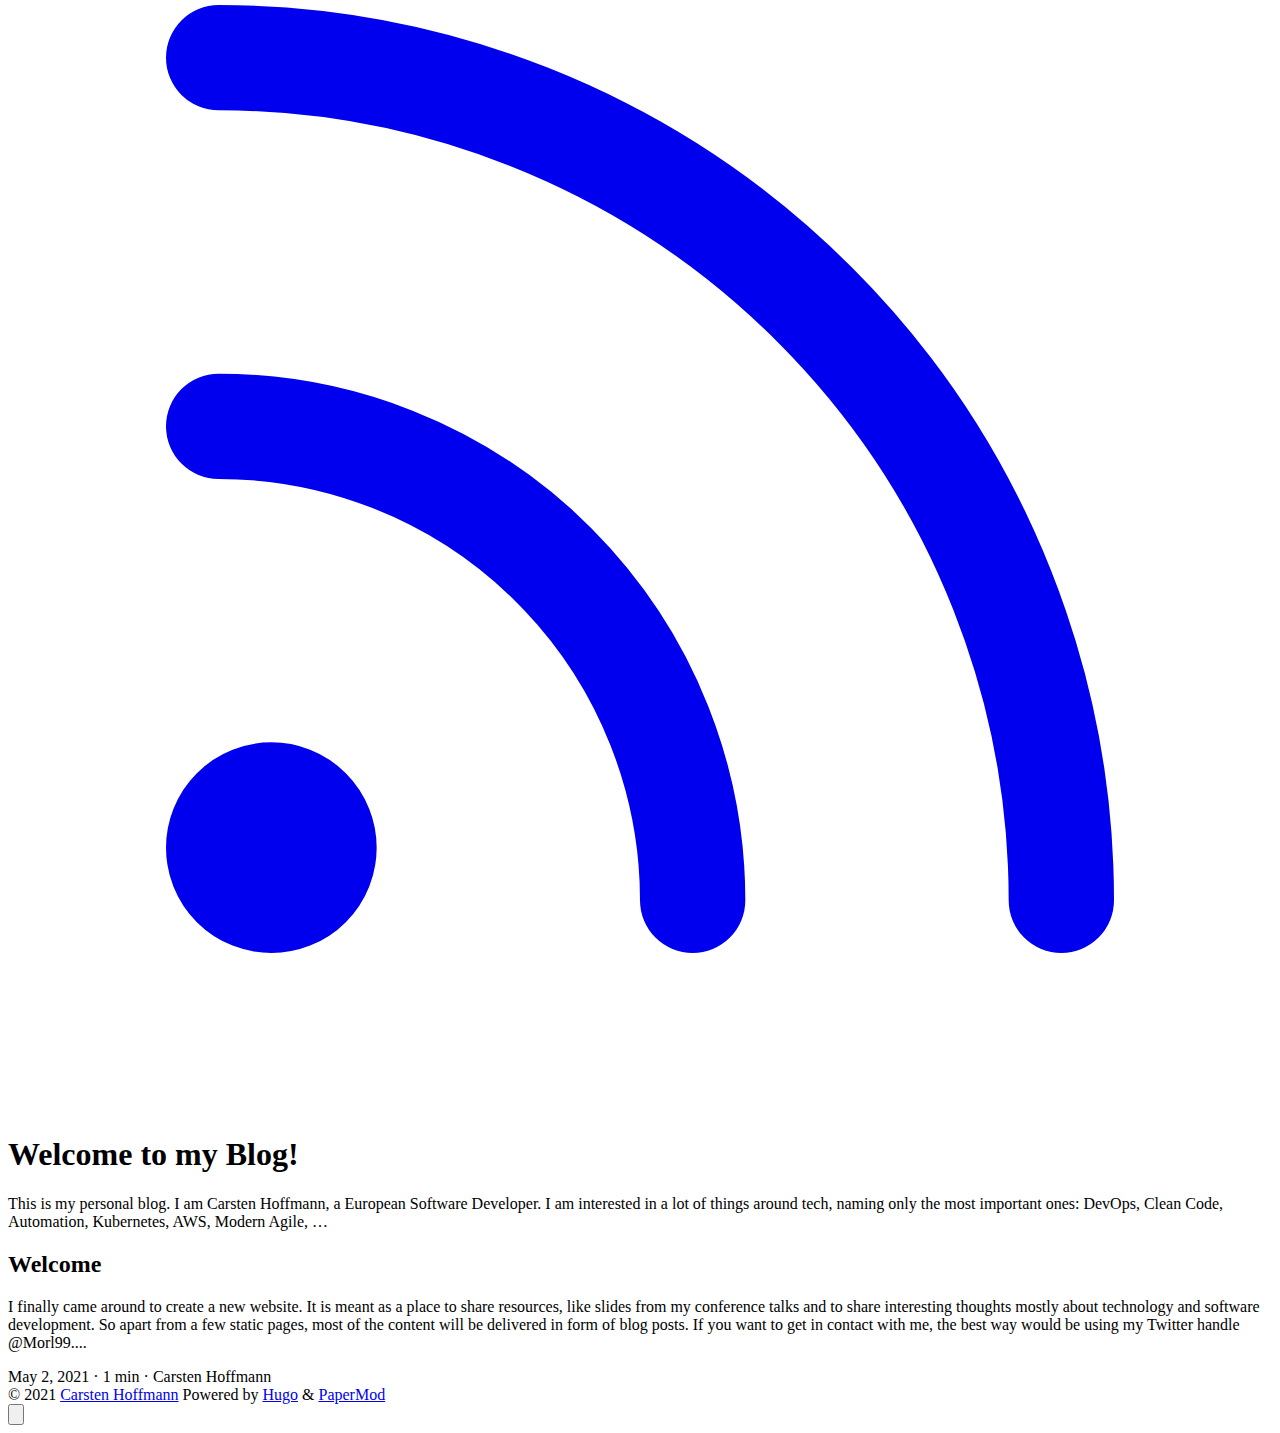
==== commit 348bdb41: "deploy: 0127933b1b43fc575914ca479608569eaed1105c" ====
--- a/index.html
+++ b/index.html
@@ -1,2 +1,6 @@
-<!doctype html><html lang=en dir=auto><head><meta name=generator content="Hugo 0.83.0"></head><body class=list id=top><script>localStorage.getItem("pref-theme")==="dark"?document.body.classList.add('dark'):localStorage.getItem("pref-theme")==="light"?document.body.classList.remove('dark'):window.matchMedia('(prefers-color-scheme: dark)').matches&&document.body.classList.add('dark')</script><noscript><style type=text/css>#theme-toggle,.top-link{display:none}</style><style>@media(prefers-color-scheme:dark){:root{--theme:#1d1e20;--entry:#2e2e33;--primary:rgba(255, 255, 255, 0.84);--secondary:rgba(255, 255, 255, 0.56);--tertiary:rgba(255, 255, 255, 0.16);--content:rgba(255, 255, 255, 0.74);--hljs-bg:#2e2e33;--code-bg:#37383e;--border:#333}.list{background:var(--theme)}.list:not(.dark)::-webkit-scrollbar-track{background:0 0}.list:not(.dark)::-webkit-scrollbar-thumb{border-color:var(--theme)}}</style></noscript><header class=header><nav class=nav><div class=logo><a href=https://morl99.github.io/morl99/ accesskey=h title="Carsten Hoffmann (Alt + H)">Carsten Hoffmann</a>
-<span class=logo-switches><button id=theme-toggle accesskey=t title="(Alt + T)"><svg id="moon" xmlns="http://www.w3.org/2000/svg" width="24" height="24" viewBox="0 0 24 24" fill="none" stroke="currentcolor" stroke-width="2" stroke-linecap="round" stroke-linejoin="round"><path d="M21 12.79A9 9 0 1111.21 3 7 7 0 0021 12.79z"/></svg><svg id="sun" xmlns="http://www.w3.org/2000/svg" width="24" height="24" viewBox="0 0 24 24" fill="none" stroke="currentcolor" stroke-width="2" stroke-linecap="round" stroke-linejoin="round"><circle cx="12" cy="12" r="5"/><line x1="12" y1="1" x2="12" y2="3"/><line x1="12" y1="21" x2="12" y2="23"/><line x1="4.22" y1="4.22" x2="5.64" y2="5.64"/><line x1="18.36" y1="18.36" x2="19.78" y2="19.78"/><line x1="1" y1="12" x2="3" y2="12"/><line x1="21" y1="12" x2="23" y2="12"/><line x1="4.22" y1="19.78" x2="5.64" y2="18.36"/><line x1="18.36" y1="5.64" x2="19.78" y2="4.22"/></svg></button></span></div><ul id=menu><li><a href=https://morl99.github.io/morl99/archives title=Archive><span>Archive</span></a></li><li><a href=https://morl99.github.io/morl99/search/ title="Search (Alt + /)" accesskey=/><span>Search</span></a></li><li><a href=https://morl99.github.io/morl99/tags/ title=Tags><span>Tags</span></a></li></ul></nav></header><main class=main><div class=profile><div class=profile_inner><img src=profile.png alt="Carsten Hoffmann" height=300px width=300px><h1>Carsten Hoffmann</h1><span></span></div></div><article class="first-entry home-info"><header class=entry-header><h1>Welcome to my Blog!</h1></header><section class=entry-content><p>This is my personal blog. I am Carsten Hoffmann, a European Software Developer. I am interested in a lot of things around tech, naming only the most important ones: DevOps, Clean Code, Automation, Kubernetes, AWS, Modern Agile, &mldr;</p></section></article><article class=post-entry><header class=entry-header><h2>Welcome</h2></header><section class=entry-content><p>I finally came around to create a new website. It is meant as a place to share resources, like slides from my conference talks and to share interesting thoughts mostly about technology and software development. So apart from a few static pages, most of the content will be delivered in form of blog posts. If you want to get in contact with me, the best way would be using my Twitter handle @Morl99....</p></section><footer class=entry-footer></footer><a class=entry-link aria-label="post link to Welcome" href=https://morl99.github.io/morl99/posts/welcome/></a></article></main></body></html>+<!doctype html><html lang=en dir=auto><head><meta charset=utf-8><meta http-equiv=x-ua-compatible content="IE=edge"><meta name=viewport content="width=device-width,initial-scale=1,shrink-to-fit=no"><meta name=robots content="index, follow"><title>Carsten Hoffmann</title><meta name=description content="My personal website and blog - Carsten Hoffmann"><meta name=author content="Carsten Hoffmann"><link rel=canonical href=https://morl99.github.io/morl99/><link crossorigin=anonymous href=/morl99/assets/css/stylesheet.min.b96037ec4f943f976316cd14fe1c3990f4e6c3fc5cb02f3692b9bb2fa5d6fcb9.css integrity="sha256-uWA37E+UP5djFs0U/hw5kPTmw/xcsC82krm7L6XW/Lk=" rel="preload stylesheet" as=style><link rel=preload href=profile.png as=image><link rel=icon href=https://morl99.github.io/morl99/favicon.ico><link rel=icon type=image/png sizes=16x16 href=https://morl99.github.io/morl99/favicon-16x16.png><link rel=icon type=image/png sizes=32x32 href=https://morl99.github.io/morl99/favicon-32x32.png><link rel=apple-touch-icon href=https://morl99.github.io/morl99/apple-touch-icon.png><link rel=mask-icon href=https://morl99.github.io/morl99/safari-pinned-tab.svg><meta name=theme-color content="#2e2e33"><meta name=msapplication-TileColor content="#2e2e33"><meta name=generator content="Hugo 0.83.0"><link rel=alternate type=application/rss+xml href=https://morl99.github.io/morl99/index.xml><link rel=alternate type=application/json href=https://morl99.github.io/morl99/index.json><meta property="og:title" content="Carsten Hoffmann"><meta property="og:description" content="My personal website and blog - Carsten Hoffmann"><meta property="og:type" content="website"><meta property="og:url" content="https://morl99.github.io/morl99/"><meta name=twitter:card content="summary"><meta name=twitter:title content="Carsten Hoffmann"><meta name=twitter:description content="My personal website and blog - Carsten Hoffmann"><script type=application/ld+json>{"@context":"https://schema.org","@type":"Organization","name":"Carsten Hoffmann","url":"https://morl99.github.io/morl99/","description":"My personal website and blog - Carsten Hoffmann","thumbnailUrl":"https://morl99.github.io/morl99/favicon.ico","sameAs":["https://github.com/Morl99","https://twitter.com/morl99","index.xml"]}</script></head><body class=list id=top><script>localStorage.getItem("pref-theme")==="dark"?document.body.classList.add('dark'):localStorage.getItem("pref-theme")==="light"?document.body.classList.remove('dark'):window.matchMedia('(prefers-color-scheme: dark)').matches&&document.body.classList.add('dark')</script><noscript><style type=text/css>#theme-toggle,.top-link{display:none}</style><style>@media(prefers-color-scheme:dark){:root{--theme:#1d1e20;--entry:#2e2e33;--primary:rgba(255, 255, 255, 0.84);--secondary:rgba(255, 255, 255, 0.56);--tertiary:rgba(255, 255, 255, 0.16);--content:rgba(255, 255, 255, 0.74);--hljs-bg:#2e2e33;--code-bg:#37383e;--border:#333}.list{background:var(--theme)}.list:not(.dark)::-webkit-scrollbar-track{background:0 0}.list:not(.dark)::-webkit-scrollbar-thumb{border-color:var(--theme)}}</style></noscript><header class=header><nav class=nav><div class=logo><a href=https://morl99.github.io/morl99/ accesskey=h title="Carsten Hoffmann (Alt + H)">Carsten Hoffmann</a>
+<span class=logo-switches><button id=theme-toggle accesskey=t title="(Alt + T)"><svg id="moon" xmlns="http://www.w3.org/2000/svg" width="24" height="24" viewBox="0 0 24 24" fill="none" stroke="currentcolor" stroke-width="2" stroke-linecap="round" stroke-linejoin="round"><path d="M21 12.79A9 9 0 1111.21 3 7 7 0 0021 12.79z"/></svg><svg id="sun" xmlns="http://www.w3.org/2000/svg" width="24" height="24" viewBox="0 0 24 24" fill="none" stroke="currentcolor" stroke-width="2" stroke-linecap="round" stroke-linejoin="round"><circle cx="12" cy="12" r="5"/><line x1="12" y1="1" x2="12" y2="3"/><line x1="12" y1="21" x2="12" y2="23"/><line x1="4.22" y1="4.22" x2="5.64" y2="5.64"/><line x1="18.36" y1="18.36" x2="19.78" y2="19.78"/><line x1="1" y1="12" x2="3" y2="12"/><line x1="21" y1="12" x2="23" y2="12"/><line x1="4.22" y1="19.78" x2="5.64" y2="18.36"/><line x1="18.36" y1="5.64" x2="19.78" y2="4.22"/></svg></button></span></div><ul id=menu><li><a href=https://morl99.github.io/morl99/archives title=Archive><span>Archive</span></a></li><li><a href=https://morl99.github.io/morl99/search/ title="Search (Alt + /)" accesskey=/><span>Search</span></a></li><li><a href=https://morl99.github.io/morl99/tags/ title=Tags><span>Tags</span></a></li></ul></nav></header><main class=main><div class=profile><div class=profile_inner><img src=profile.png alt="Carsten Hoffmann" height=300px width=300px><h1>Carsten Hoffmann</h1><span></span><div class=social-icons><a href=https://github.com/Morl99 target=_blank rel="noopener noreferrer me" title=Github><svg xmlns="http://www.w3.org/2000/svg" viewBox="0 0 24 24" fill="none" stroke="currentcolor" stroke-width="2" stroke-linecap="round" stroke-linejoin="round"><path d="M9 19c-5 1.5-5-2.5-7-3m14 6v-3.87a3.37 3.37.0 00-.94-2.61c3.14-.35 6.44-1.54 6.44-7A5.44 5.44.0 0020 4.77 5.07 5.07.0 0019.91 1S18.73.65 16 2.48a13.38 13.38.0 00-7 0C6.27.65 5.09 1 5.09 1A5.07 5.07.0 005 4.77 5.44 5.44.0 003.5 8.55c0 5.42 3.3 6.61 6.44 7A3.37 3.37.0 009 18.13V22"/></svg></a><a href=https://twitter.com/morl99 target=_blank rel="noopener noreferrer me" title=Twitter><svg xmlns="http://www.w3.org/2000/svg" viewBox="0 0 24 24" fill="none" stroke="currentcolor" stroke-width="2" stroke-linecap="round" stroke-linejoin="round"><path d="M23 3a10.9 10.9.0 01-3.14 1.53 4.48 4.48.0 00-7.86 3v1A10.66 10.66.0 013 4s-4 9 5 13a11.64 11.64.0 01-7 2c9 5 20 0 20-11.5a4.5 4.5.0 00-.08-.83A7.72 7.72.0 0023 3z"/></svg></a><a href=index.xml target=_blank rel="noopener noreferrer me" title=RsS><svg xmlns="http://www.w3.org/2000/svg" viewBox="0 0 24 24" fill="none" stroke="currentcolor" stroke-width="2" stroke-linecap="round" stroke-linejoin="round"><path d="M4 11a9 9 0 019 9"/><path d="M4 4a16 16 0 0116 16"/><circle cx="5" cy="19" r="1"/></svg></a></div></div></div><article class="first-entry home-info"><header class=entry-header><h1>Welcome to my Blog!</h1></header><section class=entry-content><p>This is my personal blog. I am Carsten Hoffmann, a European Software Developer. I am interested in a lot of things around tech, naming only the most important ones: DevOps, Clean Code, Automation, Kubernetes, AWS, Modern Agile, &mldr;</p></section></article><article class=post-entry><header class=entry-header><h2>Welcome</h2></header><section class=entry-content><p>I finally came around to create a new website. It is meant as a place to share resources, like slides from my conference talks and to share interesting thoughts mostly about technology and software development. So apart from a few static pages, most of the content will be delivered in form of blog posts. If you want to get in contact with me, the best way would be using my Twitter handle @Morl99....</p></section><footer class=entry-footer>May 2, 2021&nbsp;·&nbsp;1 min&nbsp;·&nbsp;Carsten Hoffmann</footer><a class=entry-link aria-label="post link to Welcome" href=https://morl99.github.io/morl99/posts/welcome/></a></article></main><footer class=footer><span>&copy; 2021 <a href=https://morl99.github.io/morl99/>Carsten Hoffmann</a></span>
+<span>Powered by
+<a href=https://gohugo.io/ rel="noopener noreferrer" target=_blank>Hugo</a> &
+        <a href=https://git.io/hugopapermod rel=noopener target=_blank>PaperMod</a></span></footer><a href=#top aria-label="go to top" title="Go to Top (Alt + G)"><button class=top-link id=top-link type=button accesskey=g><svg xmlns="http://www.w3.org/2000/svg" viewBox="0 0 12 6" fill="currentcolor"><path d="M12 6H0l6-6z"/></svg></button></a>
+<script>let menu=document.getElementById('menu');menu.scrollLeft=localStorage.getItem("menu-scroll-position"),menu.onscroll=function(){localStorage.setItem("menu-scroll-position",menu.scrollLeft)},document.querySelectorAll('a[href^="#"]').forEach(a=>{a.addEventListener("click",function(b){b.preventDefault();var a=this.getAttribute("href").substr(1);window.matchMedia('(prefers-reduced-motion: reduce)').matches?document.querySelector(`[id='${decodeURIComponent(a)}']`).scrollIntoView():document.querySelector(`[id='${decodeURIComponent(a)}']`).scrollIntoView({behavior:"smooth"}),a==="top"?history.replaceState(null,null," "):history.pushState(null,null,`#${a}`)})})</script><script>var mybutton=document.getElementById("top-link");window.onscroll=function(){document.body.scrollTop>800||document.documentElement.scrollTop>800?(mybutton.style.visibility="visible",mybutton.style.opacity="1"):(mybutton.style.visibility="hidden",mybutton.style.opacity="0")}</script><script>document.getElementById("theme-toggle").addEventListener("click",()=>{document.body.className.includes("dark")?(document.body.classList.remove('dark'),localStorage.setItem("pref-theme",'light')):(document.body.classList.add('dark'),localStorage.setItem("pref-theme",'dark'))})</script></body></html>